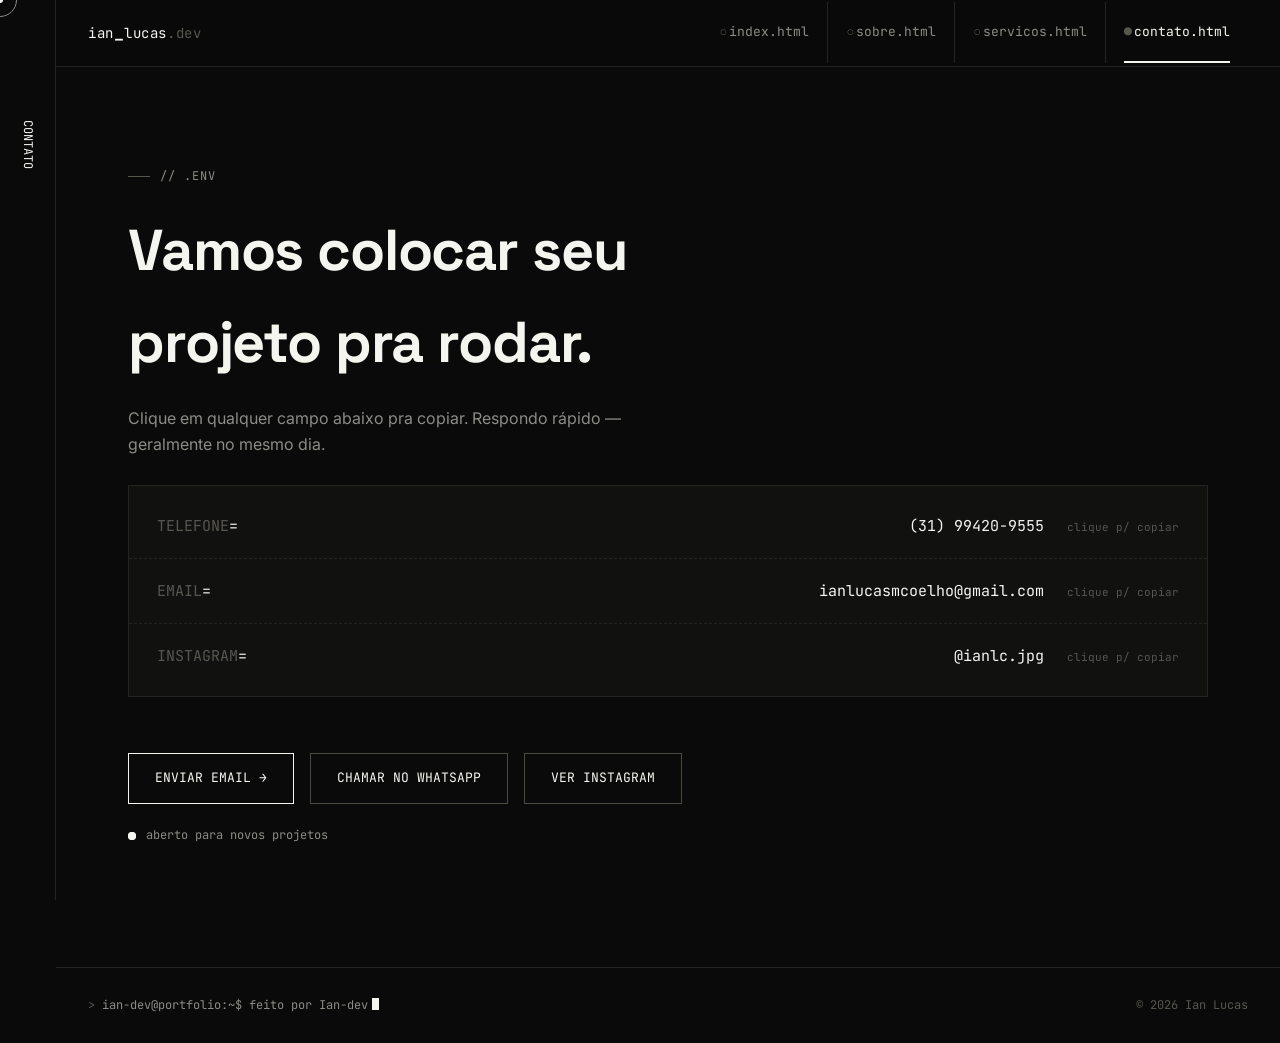
==== contato.html @ c8e909fe "feat: portfolio Ian Lucas - site completo" ====
<!DOCTYPE html>
<html lang="pt-br">
<head>
<meta charset="UTF-8">
<meta name="viewport" content="width=device-width, initial-scale=1.0">
<title>Contato — Ian Lucas</title>
<link rel="stylesheet" href="style.css">
</head>
<body>
<div class="cursor-dot"></div>
<div class="cursor-ring"></div>

<div class="frame">
  <nav class="gutter">
    <span class="active" data-target="#contact">CONTATO</span>
  </nav>

  <header class="topbar">
    <a href="index.html" class="brand">ian<b>_</b>lucas<span style="color:var(--fg-dimmer)">.dev</span></a>
    <button class="nav-toggle" aria-label="menu">☰</button>
    <div class="tabs">
      <a href="index.html"><span class="dot">○</span>index.html</a>
      <a href="sobre.html"><span class="dot">○</span>sobre.html</a>
      <a href="servicos.html"><span class="dot">○</span>servicos.html</a>
      <a href="contato.html" class="active"><span class="dot">●</span>contato.html</a>
    </div>
  </header>

  <main>
    <section id="contact" style="border-bottom:none;padding-top:100px;">
      <div class="section-inner">
        <div class="eyebrow reveal">// .env</div>
        <h1 class="reveal" style="font-size:clamp(2.2rem,5vw,3.6rem);max-width:16ch;">Vamos colocar seu projeto pra rodar.</h1>
        <p class="reveal" style="color:var(--fg-dim);max-width:52ch;margin-top:18px;">Clique em qualquer campo abaixo pra copiar. Respondo rápido — geralmente no mesmo dia.</p>

        <div class="env-block reveal">
          <div class="env-row" data-copy="31994209555">
            <div><span class="env-key">TELEFONE</span>=</div>
            <div class="env-val">(31) 99420-9555 <span class="env-copy">clique p/ copiar</span></div>
          </div>
          <div class="env-row" data-copy="ianlucasmcoelho@gmail.com">
            <div><span class="env-key">EMAIL</span>=</div>
            <div class="env-val">ianlucasmcoelho@gmail.com <span class="env-copy">clique p/ copiar</span></div>
          </div>
          <div class="env-row" data-copy="@ianlc.jpg">
            <div><span class="env-key">INSTAGRAM</span>=</div>
            <div class="env-val">@ianlc.jpg <span class="env-copy">clique p/ copiar</span></div>
          </div>
        </div>

        <div class="contact-cta reveal">
          <a href="mailto:ianlucasmcoelho@gmail.com" class="btn magnetic">ENVIAR EMAIL →</a>
          <a href="https://wa.me/5531994209555" target="_blank" rel="noopener" class="btn magnetic" style="border-color:var(--line-bright);">CHAMAR NO WHATSAPP</a>
          <a href="https://instagram.com/ianlc.jpg" target="_blank" rel="noopener" class="btn magnetic" style="border-color:var(--line-bright);">VER INSTAGRAM</a>
        </div>

        <div class="availability">
          <span class="pulse"></span> aberto para novos projetos
        </div>
      </div>
    </section>
  </main>

  <footer class="sitefoot">
    <span class="prompt">ian-dev@portfolio:~$ feito por Ian-dev<span class="caret"></span></span>
    <span>© 2026 Ian Lucas</span>
  </footer>
</div>

<script src="script.js"></script>
</body>
</html>
---- style.css ----
@import url('https://fonts.googleapis.com/css2?family=Space+Grotesk:wght@400;500;600;700&family=JetBrains+Mono:wght@400;500;700&family=Inter:wght@400;500;600&display=swap');

:root{
  --bg:#0a0a0a;
  --bg-alt:#111110;
  --fg:#f5f5f0;
  --fg-dim:#8c8c86;
  --fg-dimmer:#57564f;
  --line:#252420;
  --line-bright:#4a4940;
  --mono:'JetBrains Mono', monospace;
  --display:'Space Grotesk', sans-serif;
  --body:'Inter', sans-serif;
}

*{margin:0;padding:0;box-sizing:border-box;}
html{scroll-behavior:smooth;}
body{
  background:var(--bg);
  color:var(--fg);
  font-family:var(--body);
  font-size:16px;
  line-height:1.6;
  overflow-x:hidden;
  cursor:none;
}
a{color:inherit;text-decoration:none;}
ul{list-style:none;}
img{max-width:100%;display:block;}

::selection{background:var(--fg);color:var(--bg);}

/* ---------- custom cursor ---------- */
.cursor-dot,.cursor-ring{
  position:fixed;top:0;left:0;pointer-events:none;z-index:9999;
  border-radius:50%;transform:translate(-50%,-50%);
  transition:opacity .2s ease;
}
.cursor-dot{width:6px;height:6px;background:var(--fg);}
.cursor-ring{width:34px;height:34px;border:1px solid var(--fg-dim);
  transition:width .18s ease,height .18s ease,border-color .18s ease,transform .05s linear;}
.cursor-ring.hover{width:60px;height:60px;border-color:var(--fg);}
@media (hover:none){.cursor-dot,.cursor-ring{display:none;} body{cursor:auto;}}

/* ---------- layout shell ---------- */
.frame{
  position:relative;
  min-height:100vh;
  display:flex;
  flex-direction:column;
}

/* gutter of line numbers running down the page like an editor */
.gutter{
  position:fixed;
  top:0;left:0;
  width:56px;
  height:100vh;
  display:flex;
  flex-direction:column;
  align-items:center;
  padding-top:120px;
  gap:64px;
  font-family:var(--mono);
  font-size:12px;
  color:var(--fg-dimmer);
  border-right:1px solid var(--line);
  z-index:5;
}
.gutter span{writing-mode:vertical-rl;}
.gutter .active{color:var(--fg);}
@media (max-width:860px){.gutter{display:none;}}

main{margin-left:56px;}
@media (max-width:860px){main{margin-left:0;}}

/* ---------- top nav styled as editor tabs ---------- */
header.topbar{
  position:sticky;top:0;z-index:20;
  margin-left:56px;
  background:rgba(10,10,10,.85);
  backdrop-filter:blur(8px);
  border-bottom:1px solid var(--line);
  display:flex;align-items:center;justify-content:space-between;
  padding:0 32px;
}
@media (max-width:860px){header.topbar{margin-left:0;}}

.brand{
  font-family:var(--mono);
  font-size:14px;
  padding:20px 0;
  letter-spacing:.04em;
}
.brand b{font-family:var(--display);font-weight:700;font-size:16px;}

.tabs{display:flex;}
.tabs a{
  font-family:var(--mono);
  font-size:13px;
  color:var(--fg-dim);
  padding:20px 18px;
  border-right:1px solid var(--line);
  position:relative;
  white-space:nowrap;
}
.tabs a:last-child{border-right:none;}
.tabs a::before{content:'';}
.tabs a.active{color:var(--fg);}
.tabs a.active::after{
  content:'';position:absolute;left:18px;right:18px;bottom:0;height:2px;background:var(--fg);
}
.tabs a .dot{color:var(--fg-dimmer);margin-right:2px;}

.nav-toggle{display:none;background:none;border:none;color:var(--fg);font-family:var(--mono);font-size:20px;cursor:none;}
@media (max-width:720px){
  .tabs{position:fixed;top:61px;left:0;right:0;background:var(--bg);flex-direction:column;
    border-bottom:1px solid var(--line);transform:translateY(-110%);transition:transform .3s ease;}
  .tabs.open{transform:translateY(0);}
  .tabs a{border-right:none;border-bottom:1px solid var(--line);padding:16px 24px;}
  .nav-toggle{display:block;}
}

/* ---------- footer ---------- */
footer.sitefoot{
  margin-left:56px;
  border-top:1px solid var(--line);
  padding:28px 32px;
  font-family:var(--mono);
  font-size:12px;
  color:var(--fg-dimmer);
  display:flex;justify-content:space-between;flex-wrap:wrap;gap:8px;
  margin-top:auto;
}
@media (max-width:860px){footer.sitefoot{margin-left:0;}}
footer.sitefoot .prompt{color:var(--fg-dim);}
footer.sitefoot .prompt::before{content:'> ';color:var(--fg-dimmer);}
footer.sitefoot .caret{display:inline-block;width:7px;height:12px;background:var(--fg);margin-left:4px;animation:blink 1s steps(1) infinite;vertical-align:-1px;}
@keyframes blink{50%{opacity:0;}}

/* ---------- utility ---------- */
.eyebrow{
  font-family:var(--mono);font-size:12px;color:var(--fg-dim);
  letter-spacing:.08em;text-transform:uppercase;
  display:flex;align-items:center;gap:10px;margin-bottom:18px;
}
.eyebrow::before{content:'';width:22px;height:1px;background:var(--fg-dimmer);}

section{padding:120px 32px;border-bottom:1px solid var(--line);}
section:last-of-type{border-bottom:none;}
.section-inner{max-width:1080px;margin:0 auto;}

h1,h2,h3{font-family:var(--display);font-weight:700;letter-spacing:-.02em;}

.reveal{opacity:0;transform:translateY(28px);transition:opacity .7s ease,transform .7s ease;}
.reveal.in-view{opacity:1;transform:translateY(0);}

.btn{
  font-family:var(--mono);font-size:13px;
  border:1px solid var(--fg);color:var(--fg);
  padding:14px 26px;display:inline-flex;align-items:center;gap:10px;
  position:relative;overflow:hidden;transition:color .3s ease;
}
.btn::before{
  content:'';position:absolute;inset:0;background:var(--fg);
  transform:translateY(101%);transition:transform .3s ease;z-index:-1;
}
.btn:hover{color:var(--bg);}
.btn:hover::before{transform:translateY(0);}

.magnetic{display:inline-block;}

/* ---------- hero (index) ---------- */
.hero{
  min-height:92vh;
  display:flex;flex-direction:column;justify-content:center;
  padding:120px 32px 80px;
  position:relative;
  border-bottom:1px solid var(--line);
}
.hero-name{
  font-family:var(--display);
  font-weight:700;
  font-size:clamp(3.2rem,11vw,9.5rem);
  line-height:.92;
  letter-spacing:-.03em;
  position:relative;
}
.hero-name .outline{
  -webkit-text-stroke:1px var(--fg-dim);
  color:transparent;
}
.hero-sub{
  font-family:var(--mono);
  font-size:clamp(.95rem,1.6vw,1.15rem);
  color:var(--fg-dim);
  margin-top:28px;
  min-height:1.6em;
}
.hero-sub .caret{display:inline-block;width:8px;height:15px;background:var(--fg);margin-left:2px;animation:blink 1s steps(1) infinite;vertical-align:-2px;}

.marquee{
  border-top:1px solid var(--line);border-bottom:1px solid var(--line);
  overflow:hidden;white-space:nowrap;padding:16px 0;
}
.marquee-track{display:inline-block;font-family:var(--mono);font-size:13px;color:var(--fg-dim);
  animation:scroll 22s linear infinite;letter-spacing:.05em;}
.marquee-track span{margin:0 22px;}
@keyframes scroll{from{transform:translateX(0);}to{transform:translateX(-50%);}}

/* ---------- stack / grid ---------- */
.stack-grid{
  display:grid;grid-template-columns:repeat(auto-fill,minmax(150px,1fr));
  gap:1px;background:var(--line);border:1px solid var(--line);margin-top:36px;
}
.stack-grid div{
  background:var(--bg);padding:22px 18px;font-family:var(--mono);font-size:13px;
  color:var(--fg-dim);transition:background .25s ease,color .25s ease;
}
.stack-grid div:hover{background:var(--fg);color:var(--bg);}

/* ---------- json-style about card ---------- */
.json-card{
  font-family:var(--mono);font-size:14.5px;line-height:1.9;
  background:var(--bg-alt);border:1px solid var(--line);
  padding:36px 40px;border-radius:2px;
}
.json-card .k{color:var(--fg-dim);}
.json-card .s{color:var(--fg);}
.json-card .idx{color:var(--fg-dimmer);display:inline-block;width:22px;}

/* ---------- git-log bio list ---------- */
.log{border-left:1px solid var(--line);margin-top:8px;}
.log-item{position:relative;padding:24px 0 24px 32px;border-bottom:1px solid var(--line);}
.log-item:last-child{border-bottom:none;}
.log-item::before{
  content:'';position:absolute;left:-5px;top:29px;width:9px;height:9px;
  border-radius:50%;background:var(--bg);border:1px solid var(--fg);
}
.log-hash{font-family:var(--mono);font-size:12px;color:var(--fg-dimmer);}
.log-msg{font-family:var(--display);font-size:1.2rem;margin-top:6px;}
.log-desc{color:var(--fg-dim);margin-top:8px;max-width:60ch;}

/* ---------- services (function cards) ---------- */
.svc-list{display:flex;flex-direction:column;margin-top:20px;border-top:1px solid var(--line);}
.svc-item{
  border-bottom:1px solid var(--line);padding:38px 4px;
  display:grid;grid-template-columns:64px 1fr auto;gap:24px;align-items:start;
  transition:padding-left .3s ease,background .3s ease;
}
.svc-item:hover{padding-left:22px;background:var(--bg-alt);}
.svc-num{font-family:var(--mono);color:var(--fg-dimmer);font-size:13px;padding-top:6px;}
.svc-fn{font-family:var(--mono);font-size:12px;color:var(--fg-dim);margin-bottom:8px;}
.svc-fn b{color:var(--fg);}
.svc-title{font-family:var(--display);font-size:1.5rem;font-weight:600;}
.svc-desc{color:var(--fg-dim);margin-top:10px;max-width:56ch;font-size:.95rem;}
.svc-tags{display:flex;flex-wrap:wrap;gap:6px;margin-top:14px;}
.svc-tags span{font-family:var(--mono);font-size:11px;border:1px solid var(--line-bright);padding:4px 8px;color:var(--fg-dim);}
.svc-arrow{font-family:var(--mono);color:var(--fg-dimmer);font-size:20px;transition:transform .3s ease,color .3s ease;}
.svc-item:hover .svc-arrow{transform:translateX(6px);color:var(--fg);}
@media (max-width:640px){.svc-item{grid-template-columns:32px 1fr;}.svc-arrow{display:none;}}

/* ---------- contact / env file ---------- */
.env-block{
  font-family:var(--mono);font-size:15px;background:var(--bg-alt);
  border:1px solid var(--line);padding:8px 0;margin-top:28px;
}
.env-row{
  display:flex;align-items:center;justify-content:space-between;gap:20px;
  padding:20px 28px;border-bottom:1px dashed var(--line);cursor:none;
  transition:background .25s ease;
}
.env-row:last-child{border-bottom:none;}
.env-row:hover{background:rgba(245,245,240,.04);}
.env-key{color:var(--fg-dimmer);}
.env-val{color:var(--fg);text-align:right;word-break:break-all;}
.env-copy{font-size:11px;color:var(--fg-dimmer);margin-left:14px;flex-shrink:0;}
.env-row.copied .env-copy{color:var(--fg);}

.contact-cta{
  margin-top:56px;display:flex;gap:16px;flex-wrap:wrap;
}

.availability{
  display:inline-flex;align-items:center;gap:10px;font-family:var(--mono);font-size:12px;color:var(--fg-dim);
  margin-top:22px;
}
.pulse{width:8px;height:8px;border-radius:50%;background:var(--fg);position:relative;}
.pulse::after{content:'';position:absolute;inset:0;border-radius:50%;background:var(--fg);animation:pulse 1.8s ease-out infinite;}
@keyframes pulse{0%{transform:scale(1);opacity:.7;}100%{transform:scale(2.6);opacity:0;}}

.big-lead{font-family:var(--display);font-weight:600;font-size:clamp(1.6rem,4vw,2.6rem);line-height:1.25;letter-spacing:-.01em;max-width:16ch;}
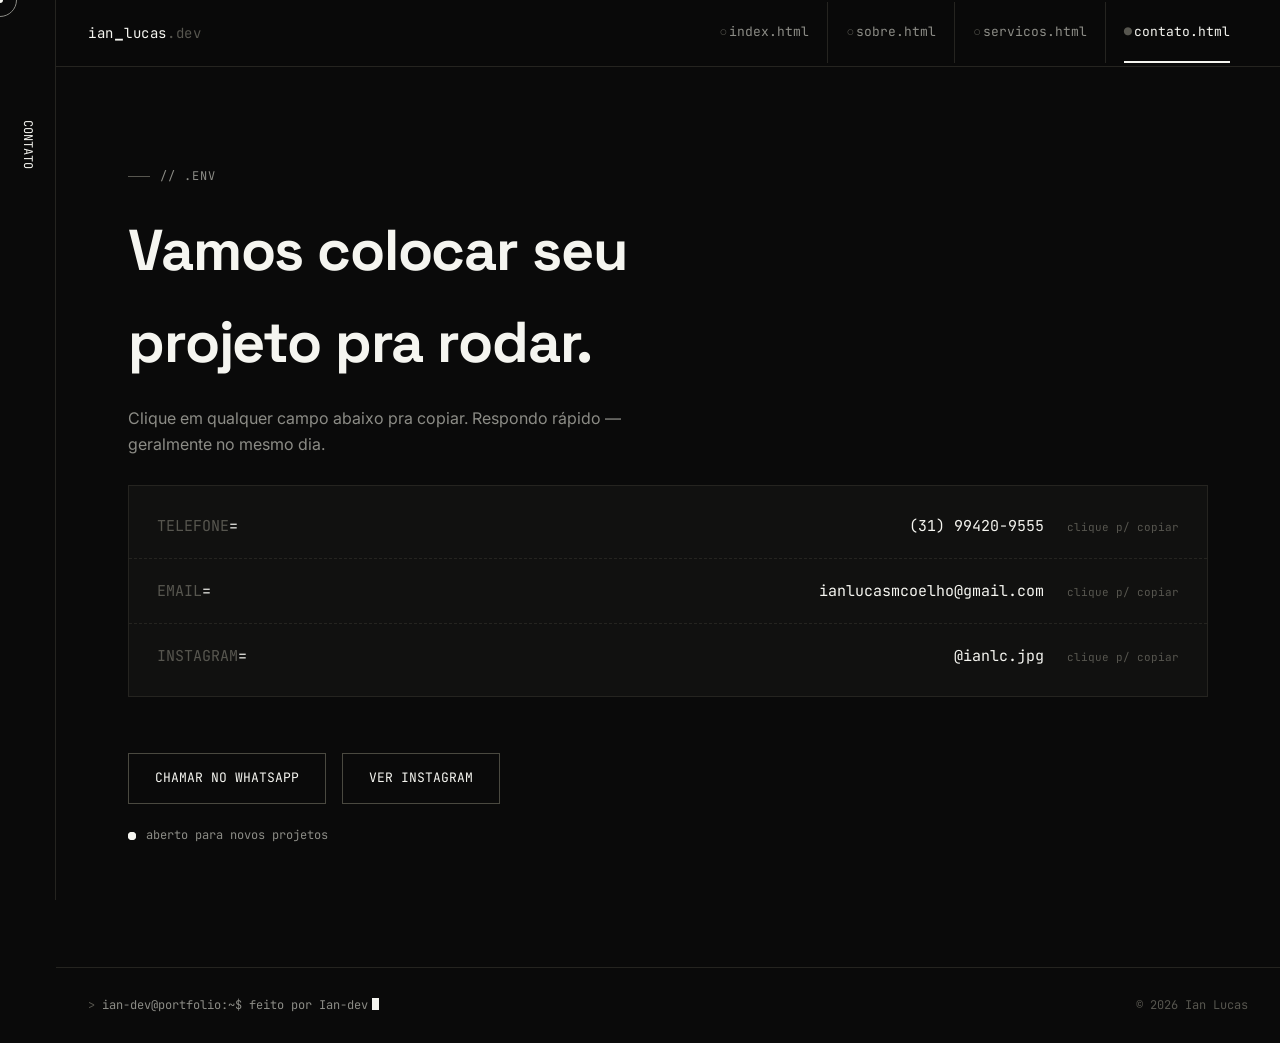
==== commit 9ca8acdf: "feat: remove botao de enviar email da aba de contatos" ====
--- a/contato.html
+++ b/contato.html
@@ -5,6 +5,7 @@
 <meta name="viewport" content="width=device-width, initial-scale=1.0">
 <title>Contato — Ian Lucas</title>
 <link rel="stylesheet" href="style.css">
+<link rel="icon" type="image/svg+xml" href="favicon.svg">
 </head>
 <body>
 <div class="cursor-dot"></div>
@@ -17,7 +18,9 @@
 
   <header class="topbar">
     <a href="index.html" class="brand">ian<b>_</b>lucas<span style="color:var(--fg-dimmer)">.dev</span></a>
-    <button class="nav-toggle" aria-label="menu">☰</button>
+    <button class="nav-toggle" aria-label="menu">
+      <span class="dots"><span></span><span></span><span></span></span>
+    </button>
     <div class="tabs">
       <a href="index.html"><span class="dot">○</span>index.html</a>
       <a href="sobre.html"><span class="dot">○</span>sobre.html</a>
@@ -49,7 +52,6 @@
         </div>
 
         <div class="contact-cta reveal">
-          <a href="mailto:ianlucasmcoelho@gmail.com" class="btn magnetic">ENVIAR EMAIL →</a>
           <a href="https://wa.me/5531994209555" target="_blank" rel="noopener" class="btn magnetic" style="border-color:var(--line-bright);">CHAMAR NO WHATSAPP</a>
           <a href="https://instagram.com/ianlc.jpg" target="_blank" rel="noopener" class="btn magnetic" style="border-color:var(--line-bright);">VER INSTAGRAM</a>
         </div>
--- a/style.css
+++ b/style.css
@@ -13,8 +13,8 @@
   --body:'Inter', sans-serif;
 }
 
-*{margin:0;padding:0;box-sizing:border-box;}
-html{scroll-behavior:smooth;}
+*{margin:0;padding:0;box-sizing:border-box;-webkit-tap-highlight-color:transparent;}
+html{scroll-behavior:smooth;width:100%;overflow-x:hidden;}
 body{
   background:var(--bg);
   color:var(--fg);
@@ -22,6 +22,7 @@
   font-size:16px;
   line-height:1.6;
   overflow-x:hidden;
+  width:100%;
   cursor:none;
 }
 a{color:inherit;text-decoration:none;}
@@ -40,7 +41,10 @@
 .cursor-ring{width:34px;height:34px;border:1px solid var(--fg-dim);
   transition:width .18s ease,height .18s ease,border-color .18s ease,transform .05s linear;}
 .cursor-ring.hover{width:60px;height:60px;border-color:var(--fg);}
-@media (hover:none){.cursor-dot,.cursor-ring{display:none;} body{cursor:auto;}}
+@media (hover:none){
+  .cursor-dot,.cursor-ring{display:none;}
+  body,.env-row,.nav-toggle,a,button{cursor:auto;}
+}
 
 /* ---------- layout shell ---------- */
 .frame{
@@ -112,13 +116,19 @@
 }
 .tabs a .dot{color:var(--fg-dimmer);margin-right:2px;}
 
-.nav-toggle{display:none;background:none;border:none;color:var(--fg);font-family:var(--mono);font-size:20px;cursor:none;}
+.nav-toggle{display:none;background:none;border:none;color:var(--fg);cursor:none;
+  width:44px;height:44px;align-items:center;justify-content:center;flex-shrink:0;}
+.nav-toggle .dots{display:flex;align-items:center;gap:4px;}
+.nav-toggle .dots span{width:4px;height:4px;border-radius:50%;background:var(--fg-dim);transition:background .2s ease,transform .2s ease;}
+.nav-toggle.open .dots span{background:var(--fg);}
 @media (max-width:720px){
-  .tabs{position:fixed;top:61px;left:0;right:0;background:var(--bg);flex-direction:column;
-    border-bottom:1px solid var(--line);transform:translateY(-110%);transition:transform .3s ease;}
-  .tabs.open{transform:translateY(0);}
-  .tabs a{border-right:none;border-bottom:1px solid var(--line);padding:16px 24px;}
-  .nav-toggle{display:block;}
+  header.topbar{position:sticky;flex-wrap:nowrap;}
+  .tabs{display:none !important;position:absolute;top:100%;left:0;right:0;background:var(--bg);flex-direction:column;
+    border-bottom:1px solid var(--line);z-index:50;max-height:calc(100vh - 61px);overflow-y:auto;}
+  .tabs.open{display:flex !important;}
+  .tabs a{border-right:none;border-bottom:1px solid var(--line);padding:16px 24px;min-height:44px;display:flex;align-items:center;}
+  .nav-toggle{display:flex;}
+  .brand{overflow:hidden;text-overflow:ellipsis;white-space:nowrap;max-width:60vw;}
 }
 
 /* ---------- footer ---------- */
@@ -290,3 +300,102 @@
 @keyframes pulse{0%{transform:scale(1);opacity:.7;}100%{transform:scale(2.6);opacity:0;}}
 
 .big-lead{font-family:var(--display);font-weight:600;font-size:clamp(1.6rem,4vw,2.6rem);line-height:1.25;letter-spacing:-.01em;max-width:16ch;}
+
+/* ========== RESPONSIVE — TABLET ========== */
+@media (max-width:860px){
+  section{padding:80px 24px;}
+  .hero{padding:80px 24px 60px;min-height:80vh;}
+  .hero-name{font-size:clamp(2.6rem,10vw,6rem);}
+  .json-card{padding:24px 20px;font-size:13px;}
+  .stack-grid{grid-template-columns:repeat(auto-fill,minmax(130px,1fr));}
+  .contact-cta{flex-direction:column;}
+  .contact-cta .btn{width:100%;justify-content:center;text-align:center;}
+}
+
+/* ========== RESPONSIVE — MOBILE ========== */
+@media (max-width:560px){
+  section{padding:60px 16px;}
+  .hero{padding:60px 16px 40px;min-height:70vh;}
+  .hero-name{font-size:clamp(2.2rem,13vw,4rem);}
+  .hero-sub{font-size:.85rem;margin-top:18px;}
+
+  header.topbar{padding:0 16px;}
+
+  .marquee-track{font-size:11px;letter-spacing:.03em;}
+  .marquee-track span{margin:0 12px;}
+
+  .eyebrow{font-size:11px;margin-bottom:12px;}
+  h2{font-size:clamp(1.3rem,5vw,1.8rem) !important;}
+
+  .stack-grid{grid-template-columns:repeat(2,1fr);margin-top:24px;}
+  .stack-grid div{padding:16px 14px;font-size:12px;}
+
+  .json-card{padding:20px 16px;font-size:12.5px;line-height:1.7;overflow-x:auto;word-break:break-word;}
+
+  /* services */
+  .svc-item{grid-template-columns:1fr !important;gap:8px;padding:28px 0;}
+  .svc-num{display:none;}
+  .svc-title{font-size:1.2rem;}
+  .svc-desc{font-size:.88rem;}
+  .svc-tags span{font-size:10px;padding:3px 6px;}
+
+  /* contact env block */
+  .env-block{font-size:13px;margin-top:20px;}
+  .env-row{flex-direction:column;align-items:flex-start;gap:6px;padding:16px 18px;}
+  .env-val{text-align:left;font-size:13px;}
+  .env-copy{margin-left:8px;}
+
+  /* buttons */
+  .btn{font-size:12px;padding:12px 20px;width:100%;justify-content:center;text-align:center;}
+  .contact-cta{gap:10px;margin-top:36px;}
+
+  /* footer */
+  footer.sitefoot{padding:20px 16px;font-size:11px;flex-direction:column;gap:6px;}
+
+  .big-lead{font-size:clamp(1.3rem,6vw,2rem);}
+  .availability{font-size:11px;margin-top:16px;}
+
+  /* log items */
+  .log-item{padding:18px 0 18px 24px;}
+  .log-msg{font-size:1.05rem;}
+  .log-desc{font-size:.88rem;}
+}
+
+/* ========== RESPONSIVE — VERY SMALL PHONES ========== */
+@media (max-width:380px){
+  .hero-name{font-size:clamp(2rem,14vw,3.2rem);}
+  .brand{font-size:12px;max-width:52vw;}
+  .brand b{font-size:14px;}
+  section{padding:48px 14px;}
+  .hero{padding:56px 14px 32px;}
+  .json-card{padding:16px 12px;font-size:11.5px;}
+  .svc-title{font-size:1.05rem;}
+  .big-lead{font-size:clamp(1.15rem,6vw,1.6rem);}
+  .env-row{padding:14px 14px;}
+  .contact-cta .btn,.btn{font-size:11px;padding:12px 16px;}
+  .tabs a{padding:14px 18px;font-size:12px;}
+}
+
+/* ========== RESPONSIVE — SHORT / LANDSCAPE MOBILE ========== */
+@media (max-width:900px) and (max-height:480px){
+  .hero{min-height:auto;padding:100px 24px 40px;}
+  .hero-name{font-size:clamp(2rem,8vw,3.5rem);}
+  section{padding:56px 24px;}
+}
+
+/* ========== SAFE AREA (NOTCHED DEVICES) ========== */
+@supports (padding:max(0px)){
+  header.topbar{padding-left:max(32px,env(safe-area-inset-left));padding-right:max(32px,env(safe-area-inset-right));}
+  footer.sitefoot{padding-left:max(32px,env(safe-area-inset-left));padding-right:max(32px,env(safe-area-inset-right));padding-bottom:max(28px,env(safe-area-inset-bottom));}
+  @media (max-width:860px){
+    header.topbar{padding-left:max(16px,env(safe-area-inset-left));padding-right:max(16px,env(safe-area-inset-right));}
+  }
+  @media (max-width:560px){
+    footer.sitefoot{padding-left:max(16px,env(safe-area-inset-left));padding-right:max(16px,env(safe-area-inset-right));}
+  }
+}
+
+/* ========== EXTRA WRAP SAFETY ========== */
+.json-card .s,.json-card .k{overflow-wrap:break-word;}
+.svc-desc,.log-desc{overflow-wrap:break-word;}
+img,svg,video{max-width:100%;height:auto;}
